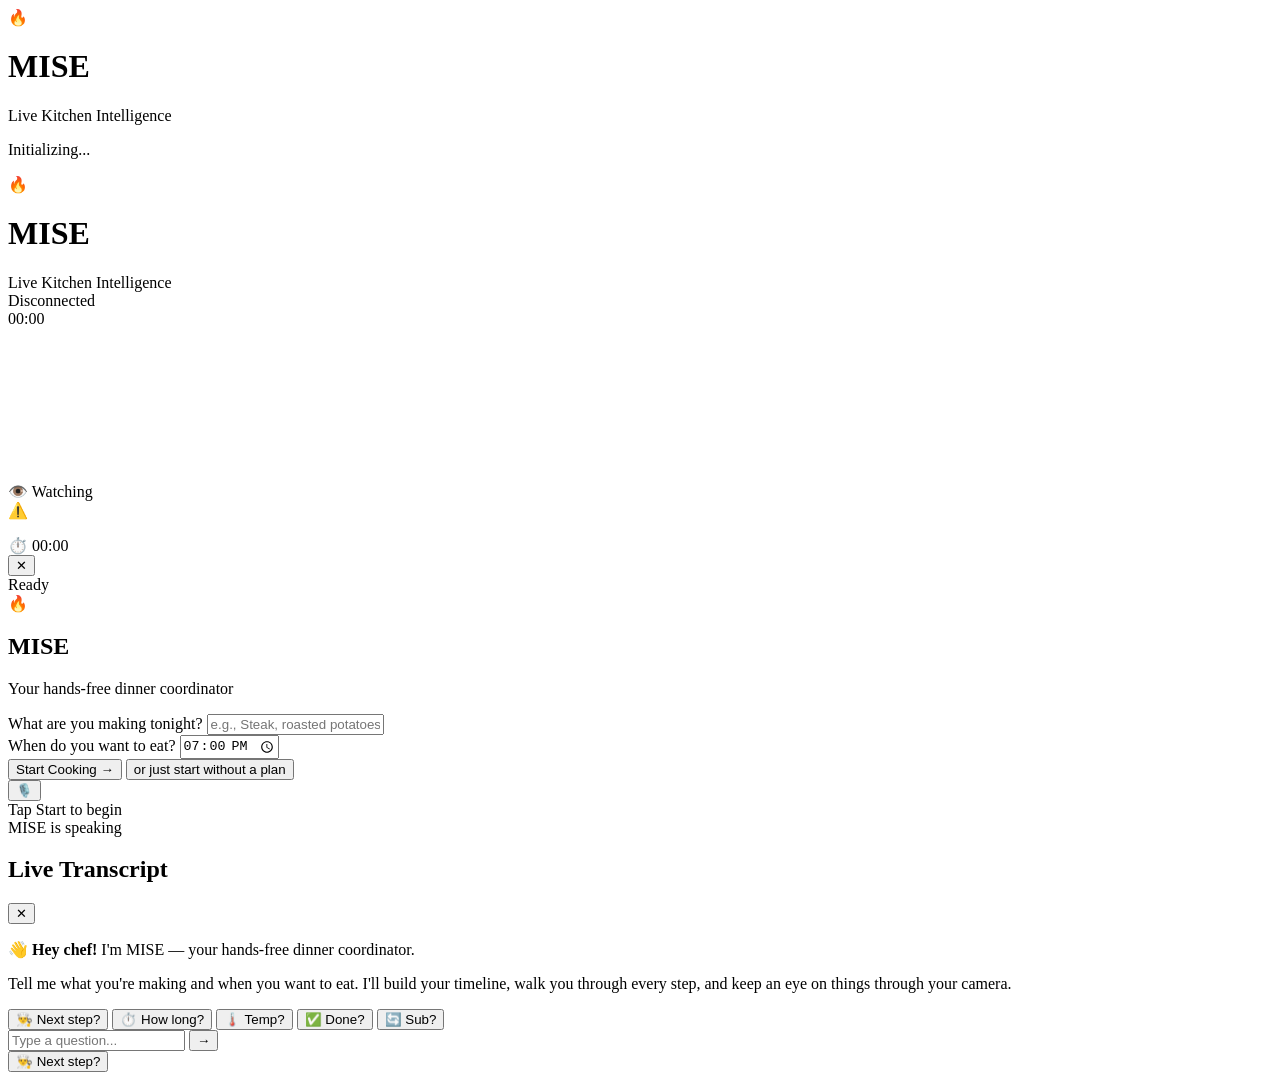
==== app/static/index.html @ 6c0bb852 "Phase B+C: UX overhaul + voice-first experience P0 Fix: Camera vision - Switch model to gemini-2.0-f" ====
<!DOCTYPE html>
<html lang="en">

<head>
    <meta charset="UTF-8">
    <meta name="viewport" content="width=device-width, initial-scale=1.0, viewport-fit=cover">
    <title>MISE — Live Kitchen Intelligence</title>
    <meta name="description"
        content="Your AI sous chef — a hands-free dinner coordinator with real-time camera vision.">
    <meta name="apple-mobile-web-app-capable" content="yes">
    <meta name="apple-mobile-web-app-status-bar-style" content="black-translucent">
    <meta name="theme-color" content="#0d0d0d">
    <link rel="manifest" href="/static/manifest.json">
    <link rel="preconnect" href="https://fonts.googleapis.com">
    <link rel="preconnect" href="https://fonts.gstatic.com" crossorigin>
    <link
        href="https://fonts.googleapis.com/css2?family=Inter:wght@300;400;500;600;700&family=Playfair+Display:wght@700&display=swap"
        rel="stylesheet">
    <link rel="stylesheet" href="/static/css/style.css">
</head>

<body>
    <!-- Loading / Splash Screen -->
    <div class="splash-screen" id="splashScreen">
        <div class="splash-content">
            <div class="splash-logo">🔥</div>
            <h1 class="splash-title">MISE</h1>
            <p class="splash-tagline">Live Kitchen Intelligence</p>
            <div class="splash-loader">
                <div class="loader-bar"></div>
            </div>
            <p class="splash-status" id="splashStatus">Initializing...</p>
        </div>
    </div>

    <div class="app-container" id="appContainer">
        <!-- Header -->
        <header class="app-header">
            <div class="logo">
                <span class="logo-icon">🔥</span>
                <h1>MISE</h1>
                <span class="logo-subtitle">Live Kitchen Intelligence</span>
            </div>
            <div class="header-controls">
                <div class="connection-status" id="connectionStatus">
                    <span class="status-dot"></span>
                    <span class="status-text">Disconnected</span>
                </div>
                <div class="session-timer" id="sessionTimer">00:00</div>
            </div>
        </header>

        <!-- Main Content -->
        <main class="main-content">
            <!-- Camera Panel (Full-bleed on mobile) -->
            <section class="camera-panel">
                <div class="camera-container" id="cameraContainer">
                    <video id="cameraFeed" autoplay playsinline muted></video>
                    <canvas id="captureCanvas" style="display: none;"></canvas>

                    <!-- Observation Indicator -->
                    <div class="observation-badge" id="observationBadge">
                        <span class="obs-eye">👁️</span>
                        <span class="obs-text">Watching</span>
                    </div>

                    <!-- Safety Alert Overlay -->
                    <div class="safety-overlay" id="safetyOverlay">
                        <div class="safety-alert">
                            <span class="safety-icon">⚠️</span>
                            <p id="safetyMessage"></p>
                        </div>
                    </div>

                    <!-- Timer Widget -->
                    <div class="timer-widget" id="timerWidget">
                        <div class="timer-display" id="timerDisplay">
                            <span class="timer-icon">⏱️</span>
                            <span class="timer-time" id="timerTime">00:00</span>
                            <span class="timer-label" id="timerLabel"></span>
                        </div>
                        <button class="timer-dismiss" id="timerDismiss">✕</button>
                    </div>

                    <!-- Camera Controls Overlay -->
                    <div class="camera-controls">
                        <div class="cooking-state" id="cookingState">
                            <span class="state-label">Ready</span>
                        </div>
                    </div>

                    <!-- No Camera Placeholder / Start Screen -->
                    <div class="camera-placeholder" id="cameraPlaceholder">
                        <div class="placeholder-content">
                            <div class="start-brand">
                                <span class="start-logo">🔥</span>
                                <h2>MISE</h2>
                                <p class="start-tagline">Your hands-free dinner coordinator</p>
                            </div>

                            <!-- Dinner Planner -->
                            <div class="dinner-planner" id="dinnerPlanner">
                                <div class="planner-field">
                                    <label for="mealInput">What are you making tonight?</label>
                                    <input type="text" id="mealInput"
                                        placeholder="e.g., Steak, roasted potatoes, and asparagus" autocomplete="off">
                                </div>
                                <div class="planner-field">
                                    <label for="timeInput">When do you want to eat?</label>
                                    <input type="time" id="timeInput" value="19:00">
                                </div>
                                <button class="btn-primary" id="startButton">
                                    <span>Start Cooking</span>
                                    <span class="btn-arrow">→</span>
                                </button>
                                <button class="btn-secondary" id="startFreeButton">
                                    or just start without a plan
                                </button>
                            </div>
                        </div>
                    </div>
                </div>

                <!-- Audio Indicator Bar -->
                <div class="audio-indicator" id="audioIndicator">
                    <div class="audio-left">
                        <button class="btn-mute" id="muteButton" title="Mute microphone">
                            <span class="mute-icon" id="muteIcon">🎙️</span>
                        </button>
                        <div class="mic-level-container">
                            <div class="mic-level-bar" id="micLevelBar"></div>
                        </div>
                        <span class="mic-label" id="micLabel">Tap Start to begin</span>
                    </div>
                    <div class="audio-right">
                        <div class="agent-speaking" id="agentSpeaking">
                            <div class="wave-container">
                                <div class="wave-bar"></div>
                                <div class="wave-bar"></div>
                                <div class="wave-bar"></div>
                                <div class="wave-bar"></div>
                                <div class="wave-bar"></div>
                            </div>
                            <span>MISE is speaking</span>
                        </div>
                    </div>
                </div>
            </section>

            <!-- Transcript Panel — Desktop side panel / Mobile bottom sheet -->
            <section class="transcript-panel" id="transcriptPanel">
                <!-- Bottom-sheet handle (mobile only) -->
                <div class="sheet-handle" id="sheetHandle">
                    <div class="handle-bar"></div>
                </div>

                <div class="transcript-header">
                    <h2>Live Transcript</h2>
                    <button class="btn-icon" id="clearTranscript" title="Clear">✕</button>
                </div>
                <div class="transcript-messages" id="transcriptMessages">
                    <div class="message system-message">
                        <div class="message-content">
                            <p>👋 <strong>Hey chef!</strong> I'm MISE — your hands-free dinner coordinator.</p>
                            <p class="message-hint">Tell me what you're making and when you want to eat. I'll build your
                                timeline, walk you through every step, and keep an eye on things through your camera.
                            </p>
                        </div>
                    </div>
                </div>

                <!-- Quick Actions -->
                <div class="quick-actions">
                    <button class="quick-btn" data-text="What should I do next?">👨‍🍳 Next step?</button>
                    <button class="quick-btn" data-text="How much longer?">⏱️ How long?</button>
                    <button class="quick-btn" data-text="What temperature should this be?">🌡️ Temp?</button>
                    <button class="quick-btn" data-text="Is this done?">✅ Done?</button>
                    <button class="quick-btn" data-text="What can I substitute?">🔄 Sub?</button>
                </div>

                <!-- Text Input -->
                <div class="text-input-container">
                    <input type="text" id="textInput" placeholder="Type a question..." autocomplete="off">
                    <button class="btn-send" id="sendButton">→</button>
                </div>
            </section>
        </main>

        <!-- Floating "What's Next?" button (mobile) -->
        <button class="fab-next" id="fabNext" data-text="What should I do next?">
            <span>👨‍🍳</span> Next step?
        </button>
    </div>

    <script src="/static/js/pcm-recorder-processor.js"></script>
    <script src="/static/js/pcm-player-processor.js"></script>
    <script src="/static/js/audio-recorder.js"></script>
    <script src="/static/js/audio-player.js"></script>
    <script src="/static/js/app.js?v=4"></script>
</body>

</html>
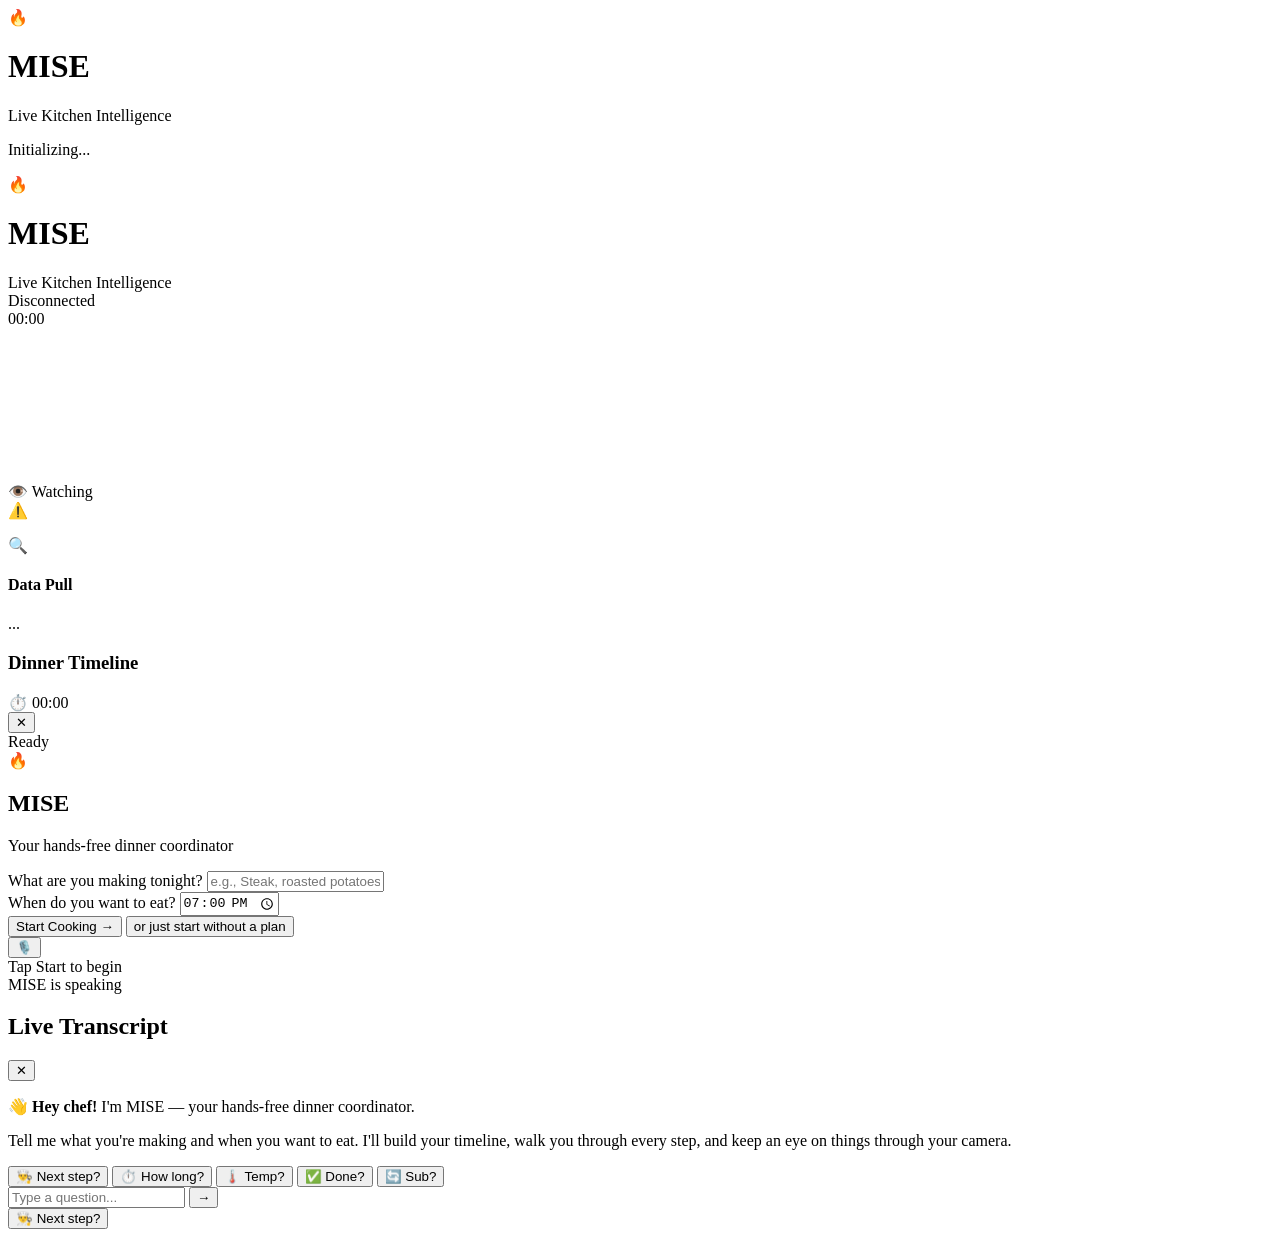
==== commit 28a1a207: "feat: agentic timeline UI, tool HUD overlays, demo script, and handover docs" ====
--- a/app/static/index.html
+++ b/app/static/index.html
@@ -70,6 +70,27 @@
                             <span class="safety-icon">⚠️</span>
                             <p id="safetyMessage"></p>
                         </div>
+                    </div>
+
+                    <!-- Tool HUD Overlay -->
+                    <div class="tool-hud-overlay" id="toolHudOverlay">
+                        <div class="hud-card">
+                            <div class="hud-icon">🔍</div>
+                            <div class="hud-content">
+                                <h4 class="hud-title">Data Pull</h4>
+                                <p class="hud-desc">...</p>
+                            </div>
+                        </div>
+                    </div>
+
+                    <!-- Timeline Widget -->
+                    <div class="timeline-widget hidden" id="timelineWidget">
+                        <div class="timeline-header">
+                            <h3>Dinner Timeline</h3>
+                        </div>
+                        <ul class="timeline-steps" id="timelineSteps">
+                            <!-- Steps added dynamically -->
+                        </ul>
                     </div>
 
                     <!-- Timer Widget -->
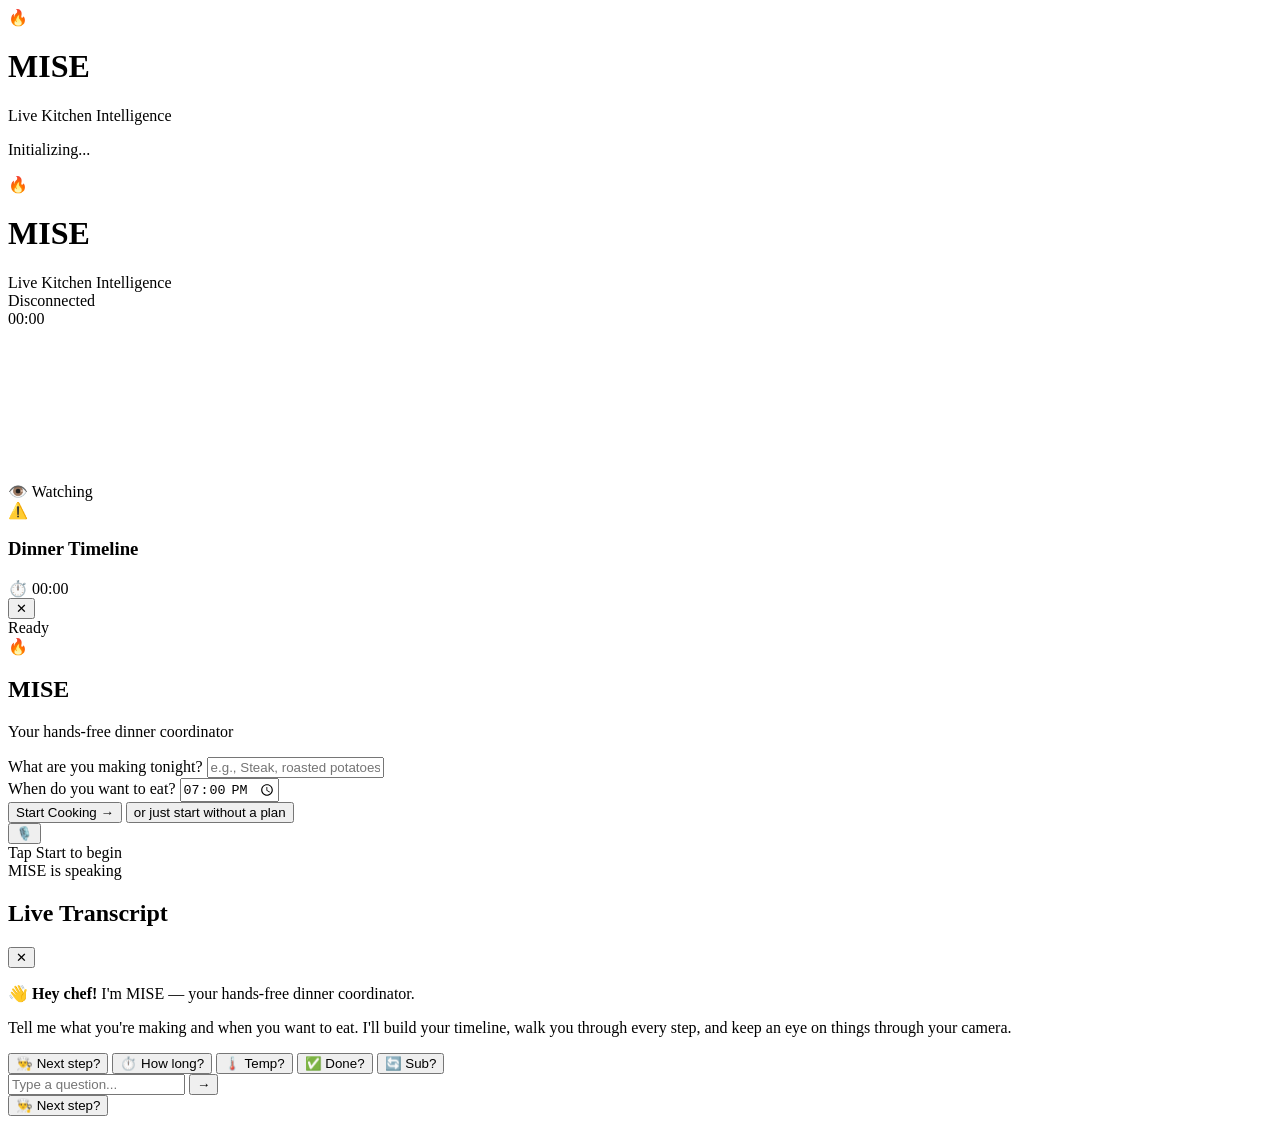
==== commit 9d9ed655: "feat: visual HUD system + fix deprecated model - Add AI Status Indicator ring (idle/listening/speaki" ====
--- a/app/static/index.html
+++ b/app/static/index.html
@@ -72,15 +72,18 @@
                         </div>
                     </div>
 
-                    <!-- Tool HUD Overlay -->
-                    <div class="tool-hud-overlay" id="toolHudOverlay">
-                        <div class="hud-card">
-                            <div class="hud-icon">🔍</div>
-                            <div class="hud-content">
-                                <h4 class="hud-title">Data Pull</h4>
-                                <p class="hud-desc">...</p>
-                            </div>
-                        </div>
+                    <!-- Tool Data Cards -->
+                    <div class="tool-cards-container" id="toolCardsContainer"></div>
+
+                    <!-- AI Status Indicator -->
+                    <div class="ai-status-ring" id="aiStatusRing">
+                        <div class="ring-core"></div>
+                        <div class="ring-glow"></div>
+                    </div>
+
+                    <!-- Live Caption Bar -->
+                    <div class="caption-bar" id="captionBar">
+                        <p class="caption-text" id="captionText"></p>
                     </div>
 
                     <!-- Timeline Widget -->
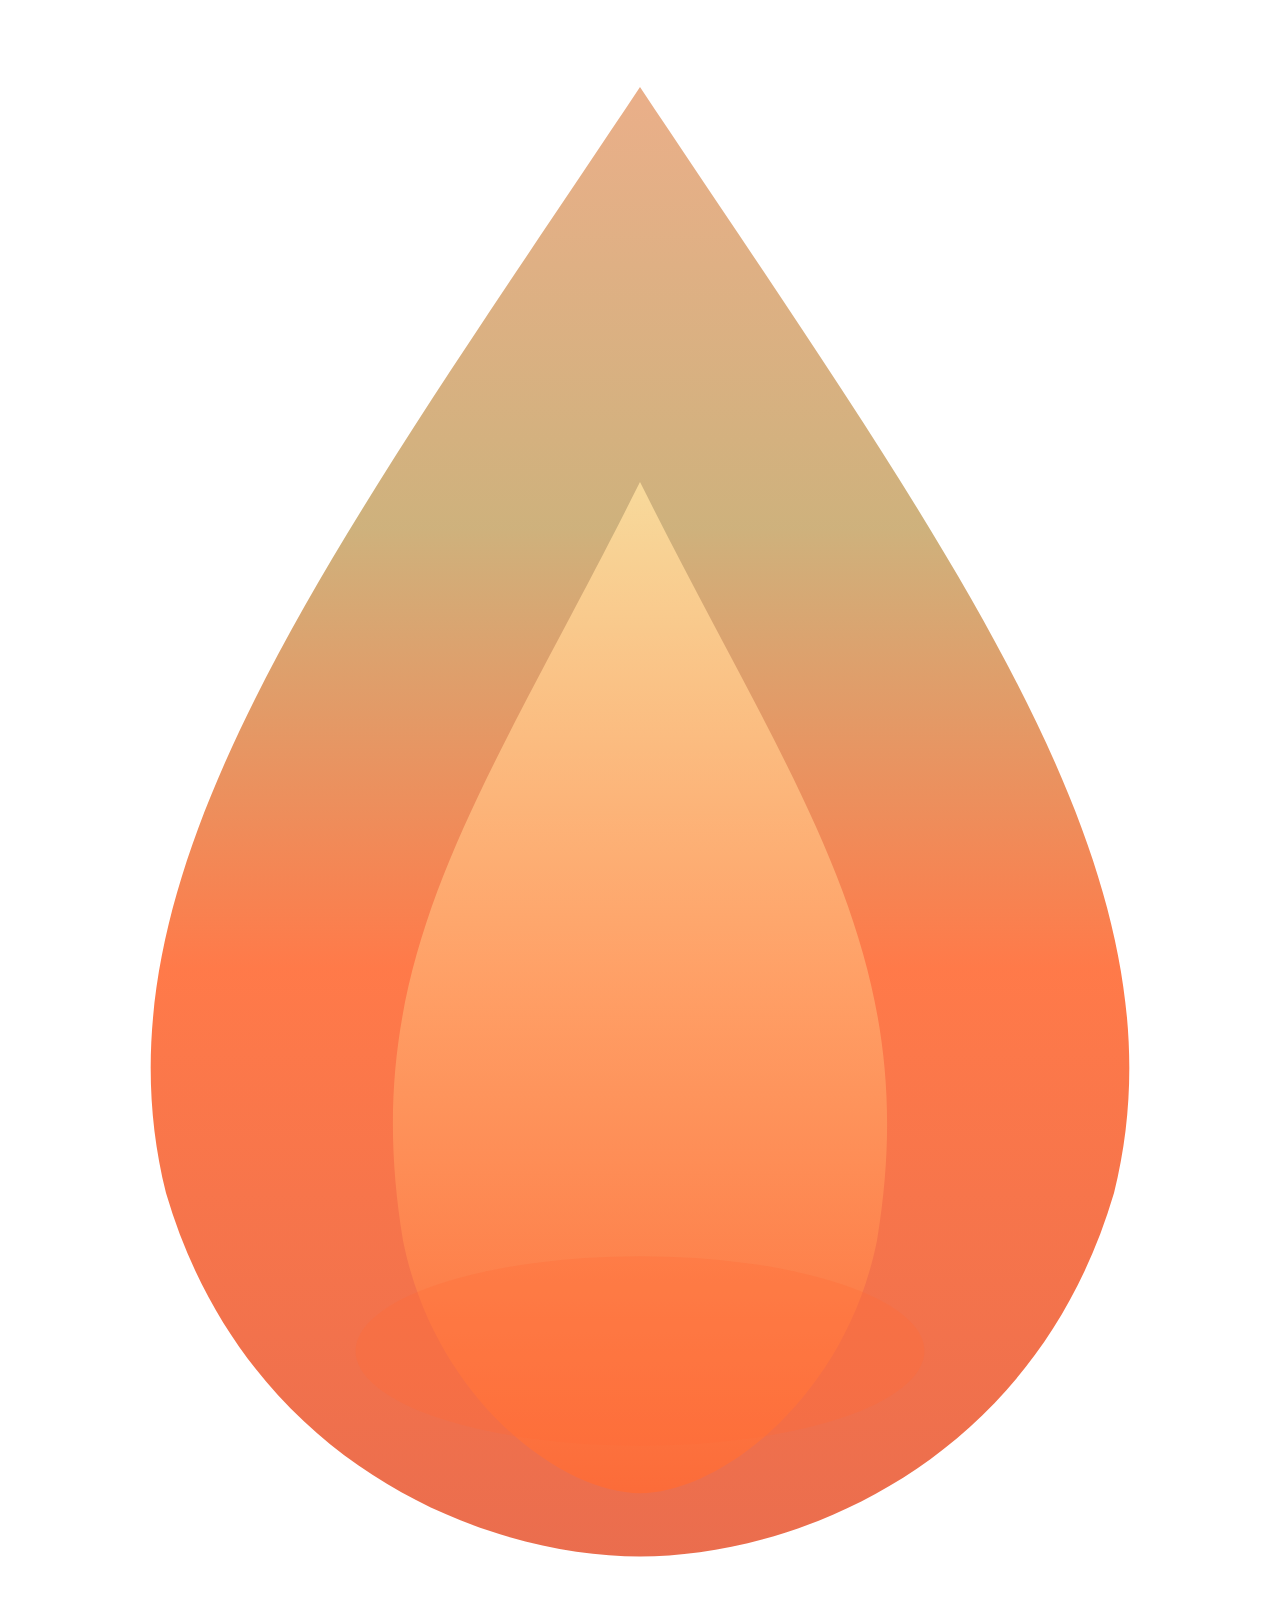
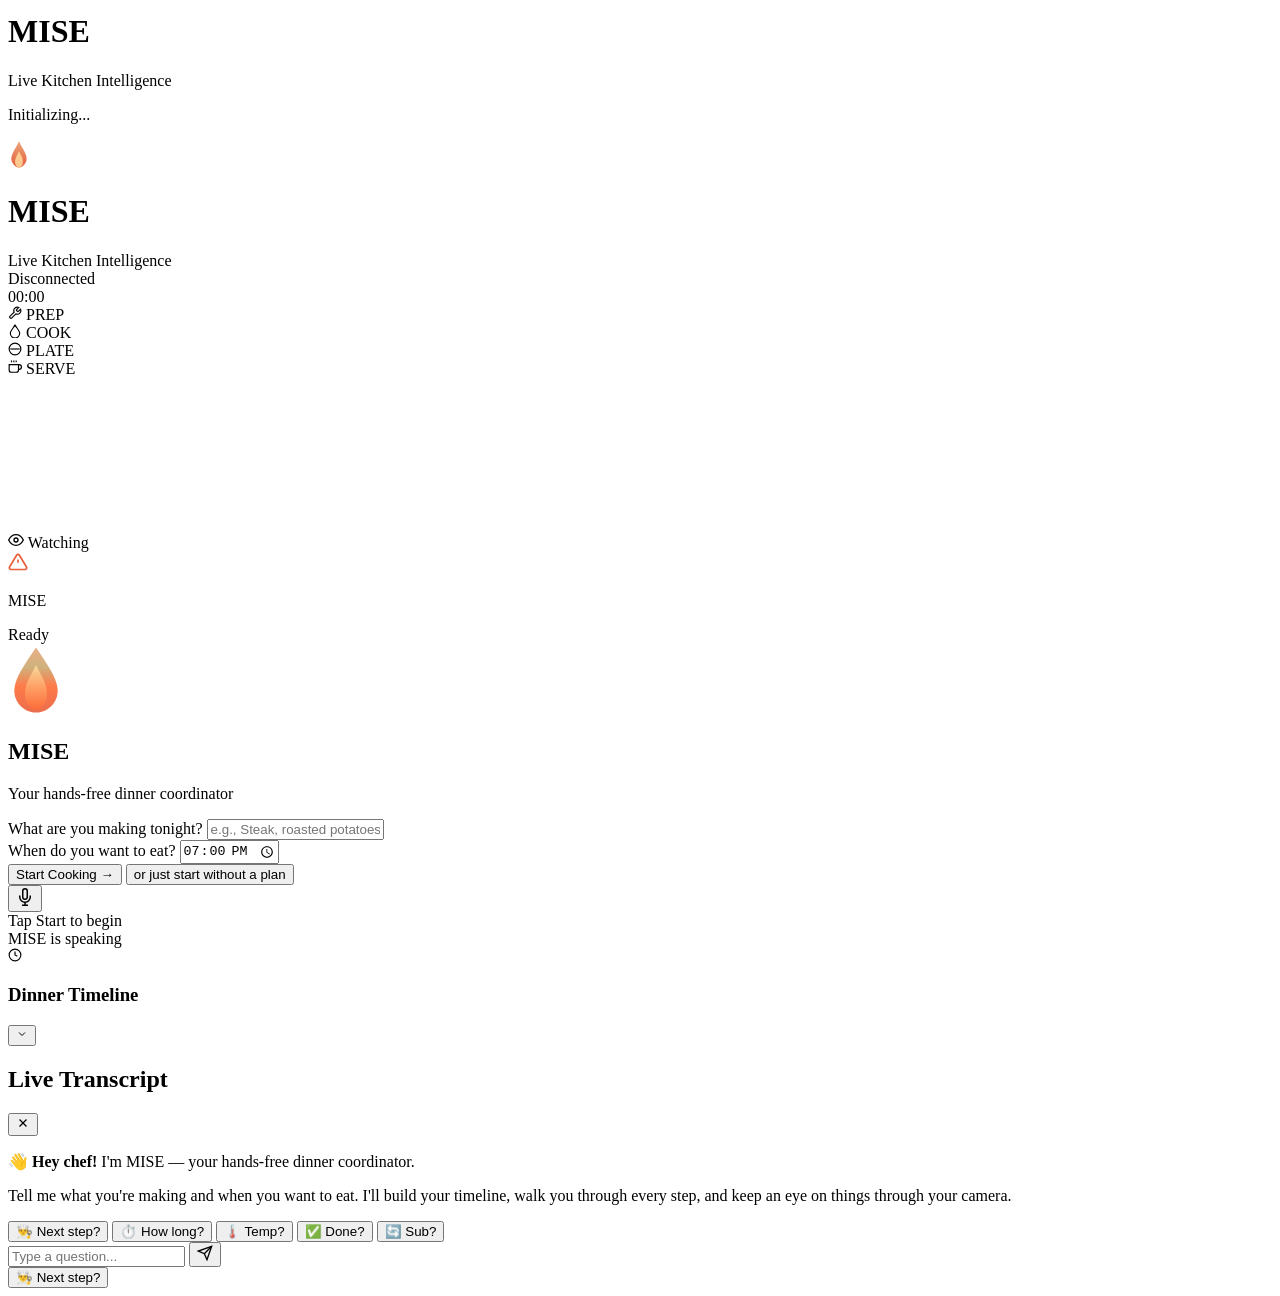
==== commit e600572a: "feat: premium visual overhaul — glassmorphic orb, viewfinder, phase bar, concurrent timers, SVG icon" ====
--- a/app/static/index.html
+++ b/app/static/index.html
@@ -23,7 +23,33 @@
     <!-- Loading / Splash Screen -->
     <div class="splash-screen" id="splashScreen">
         <div class="splash-content">
-            <div class="splash-logo">🔥</div>
+            <div class="splash-flame-container">
+                <svg class="splash-flame-svg" viewBox="0 0 80 100" fill="none">
+                    <defs>
+                        <linearGradient id="flameGrad" x1="0" y1="1" x2="0" y2="0">
+                            <stop offset="0%" stop-color="#e85d3a" />
+                            <stop offset="40%" stop-color="#ff6b35" />
+                            <stop offset="70%" stop-color="#c9a96e" />
+                            <stop offset="100%" stop-color="#e8a67c" />
+                        </linearGradient>
+                        <linearGradient id="flameInner" x1="0" y1="1" x2="0" y2="0">
+                            <stop offset="0%" stop-color="#ff6b35" />
+                            <stop offset="100%" stop-color="#ffe0a0" />
+                        </linearGradient>
+                    </defs>
+                    <path class="flame-outer"
+                        d="M40 5 C20 35, 5 55, 10 75 C15 92, 30 98, 40 98 C50 98, 65 92, 70 75 C75 55, 60 35, 40 5Z"
+                        fill="url(#flameGrad)" opacity="0.9" />
+                    <path class="flame-inner"
+                        d="M40 30 C30 50, 22 60, 25 78 C27 88, 35 94, 40 94 C45 94, 53 88, 55 78 C58 60, 50 50, 40 30Z"
+                        fill="url(#flameInner)" opacity="0.85" />
+                    <ellipse class="flame-glow" cx="40" cy="85" rx="18" ry="6" fill="#ff6b35" opacity="0.3" />
+                </svg>
+                <div class="splash-particles">
+                    <span class="particle"></span><span class="particle"></span><span class="particle"></span>
+                    <span class="particle"></span><span class="particle"></span><span class="particle"></span>
+                </div>
+            </div>
             <h1 class="splash-title">MISE</h1>
             <p class="splash-tagline">Live Kitchen Intelligence</p>
             <div class="splash-loader">
@@ -37,7 +63,18 @@
         <!-- Header -->
         <header class="app-header">
             <div class="logo">
-                <span class="logo-icon">🔥</span>
+                <svg class="logo-flame" viewBox="0 0 24 30" fill="none" width="22" height="28">
+                    <path d="M12 1C8 10,2 16,4 23C6 28,10 30,12 30C14 30,18 28,20 23C22 16,16 10,12 1Z"
+                        fill="url(#logoFlame)" />
+                    <path d="M12 12C9 18,7 21,8 26C9 29,11 30,12 30C13 30,15 29,16 26C17 21,15 18,12 12Z" fill="#ffe0a0"
+                        opacity="0.8" />
+                    <defs>
+                        <linearGradient id="logoFlame" x1="0" y1="1" x2="0" y2="0">
+                            <stop offset="0%" stop-color="#e85d3a" />
+                            <stop offset="100%" stop-color="#e8a67c" />
+                        </linearGradient>
+                    </defs>
+                </svg>
                 <h1>MISE</h1>
                 <span class="logo-subtitle">Live Kitchen Intelligence</span>
             </div>
@@ -49,6 +86,47 @@
                 <div class="session-timer" id="sessionTimer">00:00</div>
             </div>
         </header>
+
+        <!-- Cooking Phase Bar -->
+        <div class="cooking-phase-bar" id="cookingPhaseBar">
+            <div class="phase-track">
+                <div class="phase-item" data-phase="prep">
+                    <svg width="14" height="14" viewBox="0 0 24 24" fill="none" stroke="currentColor" stroke-width="2">
+                        <path
+                            d="M14.7 6.3a1 1 0 000 1.4l1.6 1.6a1 1 0 001.4 0l3.77-3.77a6 6 0 01-7.94 7.94l-6.91 6.91a2.12 2.12 0 01-3-3l6.91-6.91a6 6 0 017.94-7.94l-3.76 3.76z" />
+                    </svg>
+                    <span>PREP</span>
+                </div>
+                <div class="phase-connector">
+                    <div class="connector-fill"></div>
+                </div>
+                <div class="phase-item" data-phase="cook">
+                    <svg width="14" height="14" viewBox="0 0 24 24" fill="none" stroke="currentColor" stroke-width="2">
+                        <path d="M12 2C8 8 4 12 4 16a8 8 0 0016 0c0-4-4-8-8-14z" />
+                    </svg>
+                    <span>COOK</span>
+                </div>
+                <div class="phase-connector">
+                    <div class="connector-fill"></div>
+                </div>
+                <div class="phase-item" data-phase="plate">
+                    <svg width="14" height="14" viewBox="0 0 24 24" fill="none" stroke="currentColor" stroke-width="2">
+                        <circle cx="12" cy="12" r="10" />
+                        <path d="M4 12h16" />
+                    </svg>
+                    <span>PLATE</span>
+                </div>
+                <div class="phase-connector">
+                    <div class="connector-fill"></div>
+                </div>
+                <div class="phase-item" data-phase="serve">
+                    <svg width="14" height="14" viewBox="0 0 24 24" fill="none" stroke="currentColor" stroke-width="2">
+                        <path d="M18 8h1a4 4 0 010 8h-1M2 8h16v9a4 4 0 01-4 4H6a4 4 0 01-4-4V8zM6 1v3M10 1v3M14 1v3" />
+                    </svg>
+                    <span>SERVE</span>
+                </div>
+            </div>
+        </div>
 
         <!-- Main Content -->
         <main class="main-content">
@@ -58,16 +136,34 @@
                     <video id="cameraFeed" autoplay playsinline muted></video>
                     <canvas id="captureCanvas" style="display: none;"></canvas>
 
+                    <!-- Viewfinder Corners -->
+                    <div class="viewfinder" id="viewfinder">
+                        <span class="vf-corner vf-tl"></span>
+                        <span class="vf-corner vf-tr"></span>
+                        <span class="vf-corner vf-bl"></span>
+                        <span class="vf-corner vf-br"></span>
+                    </div>
+
                     <!-- Observation Indicator -->
                     <div class="observation-badge" id="observationBadge">
-                        <span class="obs-eye">👁️</span>
+                        <svg class="obs-icon" width="16" height="16" viewBox="0 0 24 24" fill="none"
+                            stroke="currentColor" stroke-width="2">
+                            <path d="M1 12s4-8 11-8 11 8 11 8-4 8-11 8-11-8-11-8z" />
+                            <circle cx="12" cy="12" r="3" />
+                        </svg>
                         <span class="obs-text">Watching</span>
                     </div>
 
                     <!-- Safety Alert Overlay -->
                     <div class="safety-overlay" id="safetyOverlay">
                         <div class="safety-alert">
-                            <span class="safety-icon">⚠️</span>
+                            <svg width="20" height="20" viewBox="0 0 24 24" fill="none" stroke="#e85d3a"
+                                stroke-width="2">
+                                <path
+                                    d="M10.29 3.86L1.82 18a2 2 0 001.71 3h16.94a2 2 0 001.71-3L13.71 3.86a2 2 0 00-3.42 0z" />
+                                <line x1="12" y1="9" x2="12" y2="13" />
+                                <line x1="12" y1="17" x2="12.01" y2="17" />
+                            </svg>
                             <p id="safetyMessage"></p>
                         </div>
                     </div>
@@ -75,10 +171,17 @@
                     <!-- Tool Data Cards -->
                     <div class="tool-cards-container" id="toolCardsContainer"></div>
 
-                    <!-- AI Status Indicator -->
-                    <div class="ai-status-ring" id="aiStatusRing">
-                        <div class="ring-core"></div>
-                        <div class="ring-glow"></div>
+                    <!-- AI Status Orb -->
+                    <div class="ai-status-orb" id="aiStatusRing">
+                        <div class="orb-rings">
+                            <div class="orb-ring orb-ring-outer"></div>
+                            <div class="orb-ring orb-ring-mid"></div>
+                        </div>
+                        <div class="orb-core">
+                            <div class="orb-gradient"></div>
+                            <div class="orb-glow"></div>
+                        </div>
+                        <div class="orb-label" id="orbLabel">MISE</div>
                     </div>
 
                     <!-- Live Caption Bar -->
@@ -86,25 +189,8 @@
                         <p class="caption-text" id="captionText"></p>
                     </div>
 
-                    <!-- Timeline Widget -->
-                    <div class="timeline-widget hidden" id="timelineWidget">
-                        <div class="timeline-header">
-                            <h3>Dinner Timeline</h3>
-                        </div>
-                        <ul class="timeline-steps" id="timelineSteps">
-                            <!-- Steps added dynamically -->
-                        </ul>
-                    </div>
-
-                    <!-- Timer Widget -->
-                    <div class="timer-widget" id="timerWidget">
-                        <div class="timer-display" id="timerDisplay">
-                            <span class="timer-icon">⏱️</span>
-                            <span class="timer-time" id="timerTime">00:00</span>
-                            <span class="timer-label" id="timerLabel"></span>
-                        </div>
-                        <button class="timer-dismiss" id="timerDismiss">✕</button>
-                    </div>
+                    <!-- Timers Container (Multiple Concurrent) -->
+                    <div class="timers-container" id="timersContainer"></div>
 
                     <!-- Camera Controls Overlay -->
                     <div class="camera-controls">
@@ -117,7 +203,14 @@
                     <div class="camera-placeholder" id="cameraPlaceholder">
                         <div class="placeholder-content">
                             <div class="start-brand">
-                                <span class="start-logo">🔥</span>
+                                <svg class="start-flame" viewBox="0 0 80 100" fill="none" width="56" height="70">
+                                    <path
+                                        d="M40 5 C20 35, 5 55, 10 75 C15 92, 30 98, 40 98 C50 98, 65 92, 70 75 C75 55, 60 35, 40 5Z"
+                                        fill="url(#flameGrad)" opacity="0.9" />
+                                    <path
+                                        d="M40 30 C30 50, 22 60, 25 78 C27 88, 35 94, 40 94 C45 94, 53 88, 55 78 C58 60, 50 50, 40 30Z"
+                                        fill="url(#flameInner)" opacity="0.85" />
+                                </svg>
                                 <h2>MISE</h2>
                                 <p class="start-tagline">Your hands-free dinner coordinator</p>
                             </div>
@@ -149,7 +242,13 @@
                 <div class="audio-indicator" id="audioIndicator">
                     <div class="audio-left">
                         <button class="btn-mute" id="muteButton" title="Mute microphone">
-                            <span class="mute-icon" id="muteIcon">🎙️</span>
+                            <svg id="muteIconSvg" width="18" height="18" viewBox="0 0 24 24" fill="none"
+                                stroke="currentColor" stroke-width="2">
+                                <path d="M12 1a3 3 0 00-3 3v8a3 3 0 006 0V4a3 3 0 00-3-3z" />
+                                <path d="M19 10v2a7 7 0 01-14 0v-2" />
+                                <line x1="12" y1="19" x2="12" y2="23" />
+                                <line x1="8" y1="23" x2="16" y2="23" />
+                            </svg>
                         </button>
                         <div class="mic-level-container">
                             <div class="mic-level-bar" id="micLevelBar"></div>
@@ -170,6 +269,26 @@
                     </div>
                 </div>
             </section>
+
+            <!-- Timeline Widget (Full-width below camera on mobile) -->
+            <div class="timeline-widget hidden" id="timelineWidget">
+                <div class="timeline-header">
+                    <svg width="14" height="14" viewBox="0 0 24 24" fill="none" stroke="currentColor" stroke-width="2">
+                        <circle cx="12" cy="12" r="10" />
+                        <polyline points="12 6 12 12 16 14" />
+                    </svg>
+                    <h3>Dinner Timeline</h3>
+                    <button class="timeline-toggle" id="timelineToggle">
+                        <svg width="12" height="12" viewBox="0 0 24 24" fill="none" stroke="currentColor"
+                            stroke-width="2">
+                            <polyline points="6 9 12 15 18 9" />
+                        </svg>
+                    </button>
+                </div>
+                <ul class="timeline-steps" id="timelineSteps">
+                    <!-- Steps added dynamically -->
+                </ul>
+            </div>
 
             <!-- Transcript Panel — Desktop side panel / Mobile bottom sheet -->
             <section class="transcript-panel" id="transcriptPanel">
@@ -180,7 +299,13 @@
 
                 <div class="transcript-header">
                     <h2>Live Transcript</h2>
-                    <button class="btn-icon" id="clearTranscript" title="Clear">✕</button>
+                    <button class="btn-icon" id="clearTranscript" title="Clear">
+                        <svg width="14" height="14" viewBox="0 0 24 24" fill="none" stroke="currentColor"
+                            stroke-width="2">
+                            <line x1="18" y1="6" x2="6" y2="18" />
+                            <line x1="6" y1="6" x2="18" y2="18" />
+                        </svg>
+                    </button>
                 </div>
                 <div class="transcript-messages" id="transcriptMessages">
                     <div class="message system-message">
@@ -205,7 +330,13 @@
                 <!-- Text Input -->
                 <div class="text-input-container">
                     <input type="text" id="textInput" placeholder="Type a question..." autocomplete="off">
-                    <button class="btn-send" id="sendButton">→</button>
+                    <button class="btn-send" id="sendButton">
+                        <svg width="16" height="16" viewBox="0 0 24 24" fill="none" stroke="currentColor"
+                            stroke-width="2">
+                            <line x1="22" y1="2" x2="11" y2="13" />
+                            <polygon points="22 2 15 22 11 13 2 9 22 2" />
+                        </svg>
+                    </button>
                 </div>
             </section>
         </main>
@@ -220,7 +351,7 @@
     <script src="/static/js/pcm-player-processor.js"></script>
     <script src="/static/js/audio-recorder.js"></script>
     <script src="/static/js/audio-player.js"></script>
-    <script src="/static/js/app.js?v=4"></script>
+    <script src="/static/js/app.js?v=5"></script>
 </body>
 
 </html>
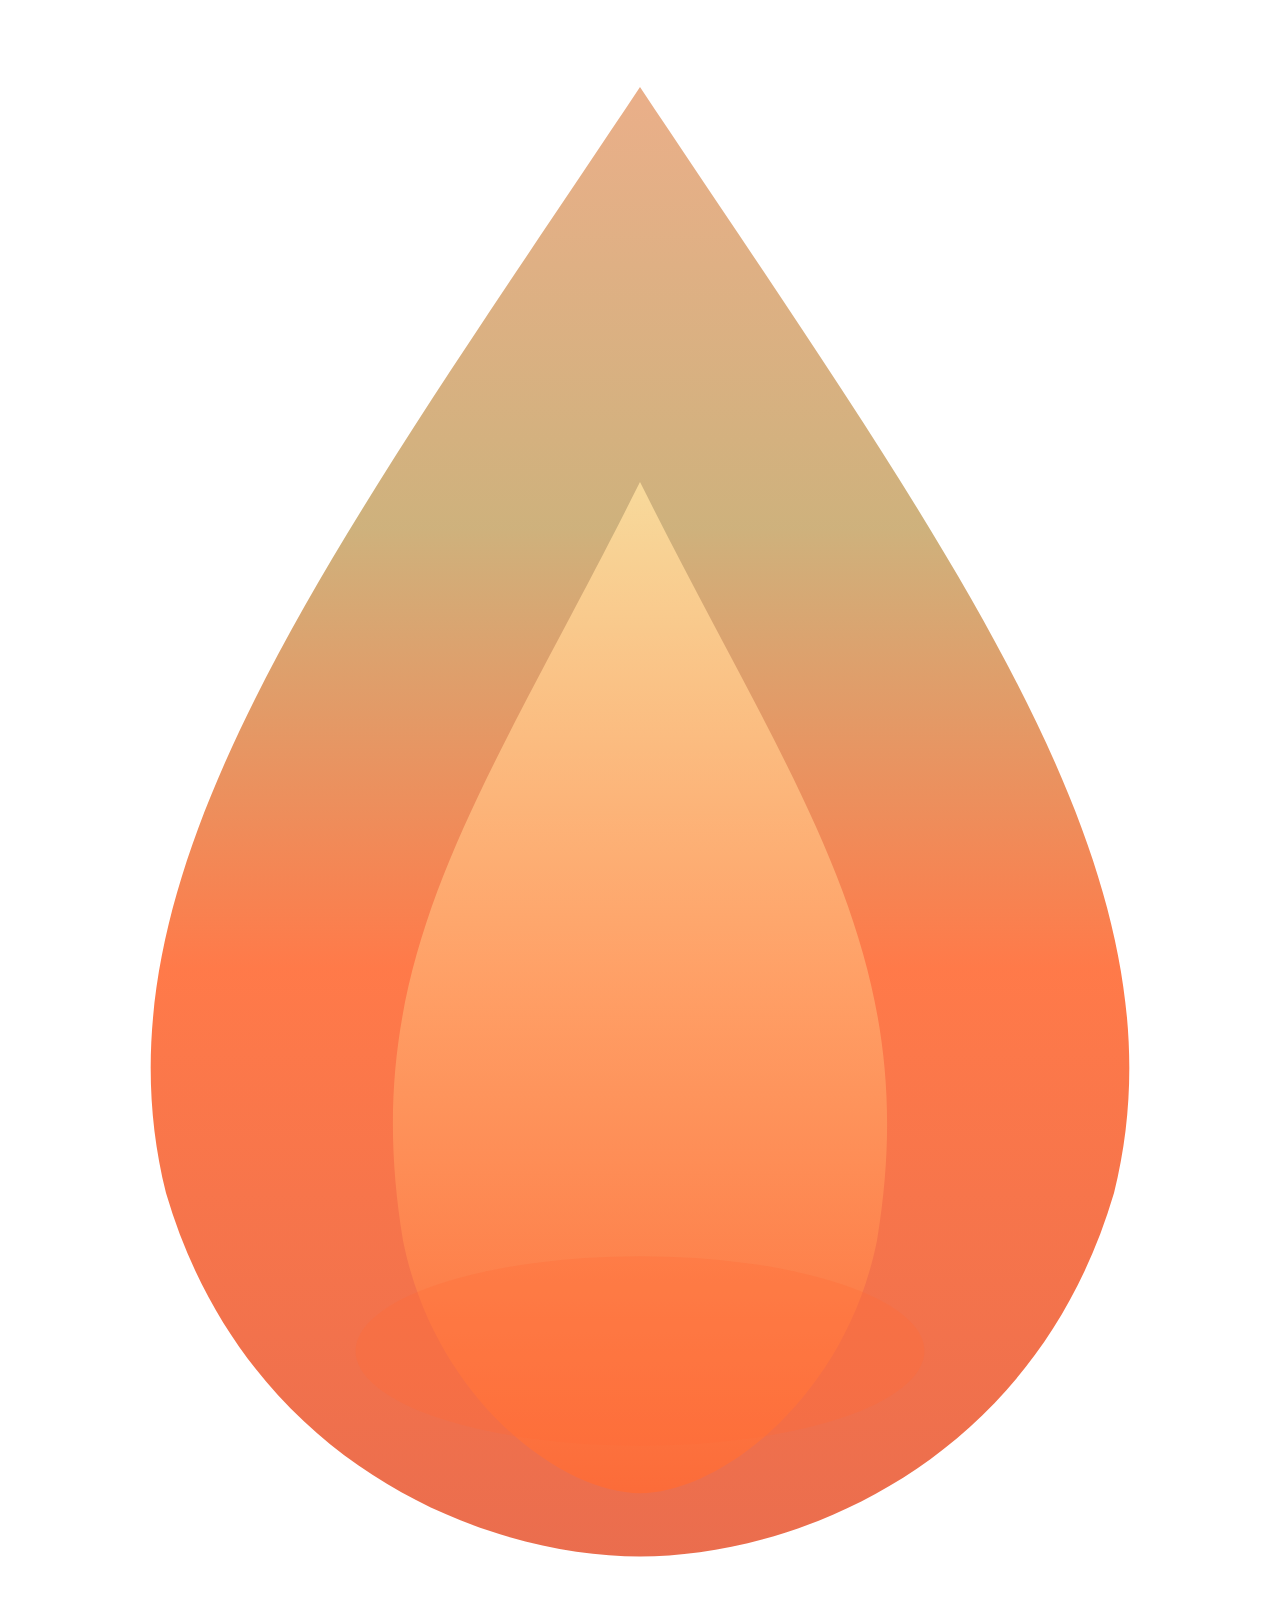
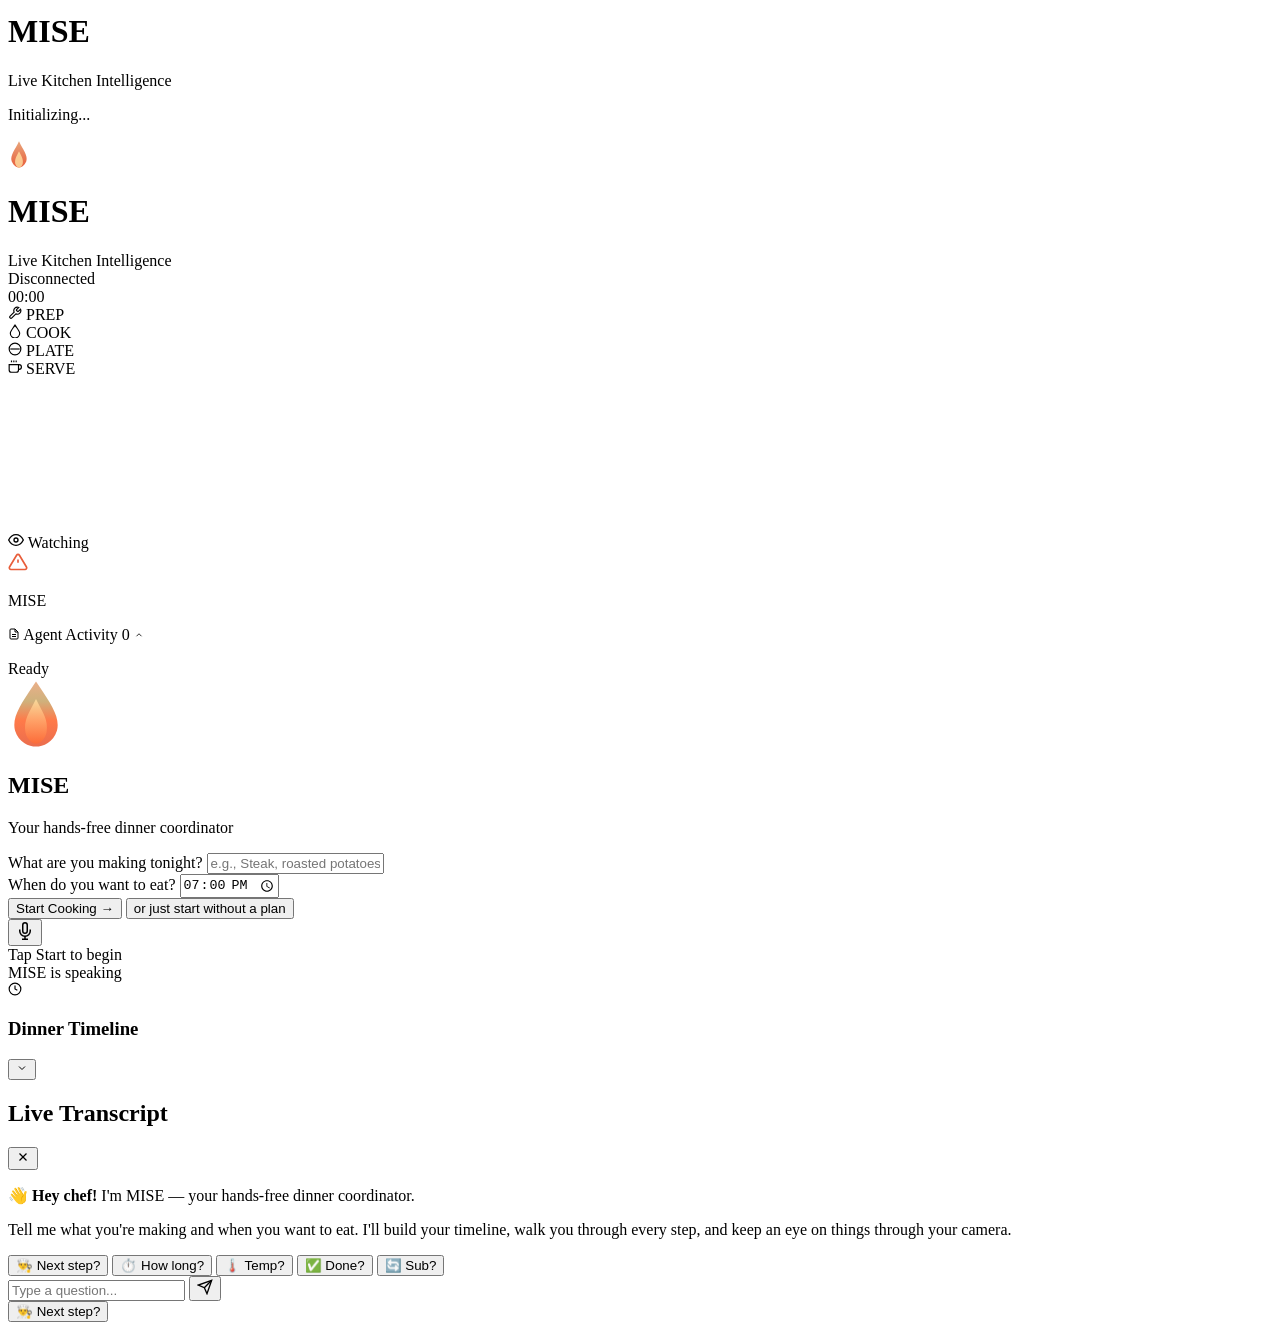
==== commit 0cf6535f: "Session 7: timer chimes, agent activity log, doc fixes - Timer completion chime: 3-note C5-E5-G5 cho" ====
--- a/app/static/index.html
+++ b/app/static/index.html
@@ -192,6 +192,26 @@
                     <!-- Timers Container (Multiple Concurrent) -->
                     <div class="timers-container" id="timersContainer"></div>
 
+                    <!-- Agent Activity Log -->
+                    <div class="activity-log collapsed" id="activityLog">
+                        <div class="activity-header" id="activityToggle">
+                            <svg width="12" height="12" viewBox="0 0 24 24" fill="none" stroke="currentColor"
+                                stroke-width="2">
+                                <path d="M14 2H6a2 2 0 00-2 2v16a2 2 0 002 2h12a2 2 0 002-2V8z" />
+                                <polyline points="14 2 14 8 20 8" />
+                                <line x1="16" y1="13" x2="8" y2="13" />
+                                <line x1="16" y1="17" x2="8" y2="17" />
+                            </svg>
+                            <span>Agent Activity</span>
+                            <span class="activity-count" id="activityCount">0</span>
+                            <svg class="activity-chevron" width="10" height="10" viewBox="0 0 24 24" fill="none"
+                                stroke="currentColor" stroke-width="2">
+                                <polyline points="18 15 12 9 6 15" />
+                            </svg>
+                        </div>
+                        <ul class="activity-entries" id="activityEntries"></ul>
+                    </div>
+
                     <!-- Camera Controls Overlay -->
                     <div class="camera-controls">
                         <div class="cooking-state" id="cookingState">
@@ -351,7 +371,7 @@
     <script src="/static/js/pcm-player-processor.js"></script>
     <script src="/static/js/audio-recorder.js"></script>
     <script src="/static/js/audio-player.js"></script>
-    <script src="/static/js/app.js?v=5"></script>
+    <script src="/static/js/app.js?v=7"></script>
 </body>
 
 </html>
